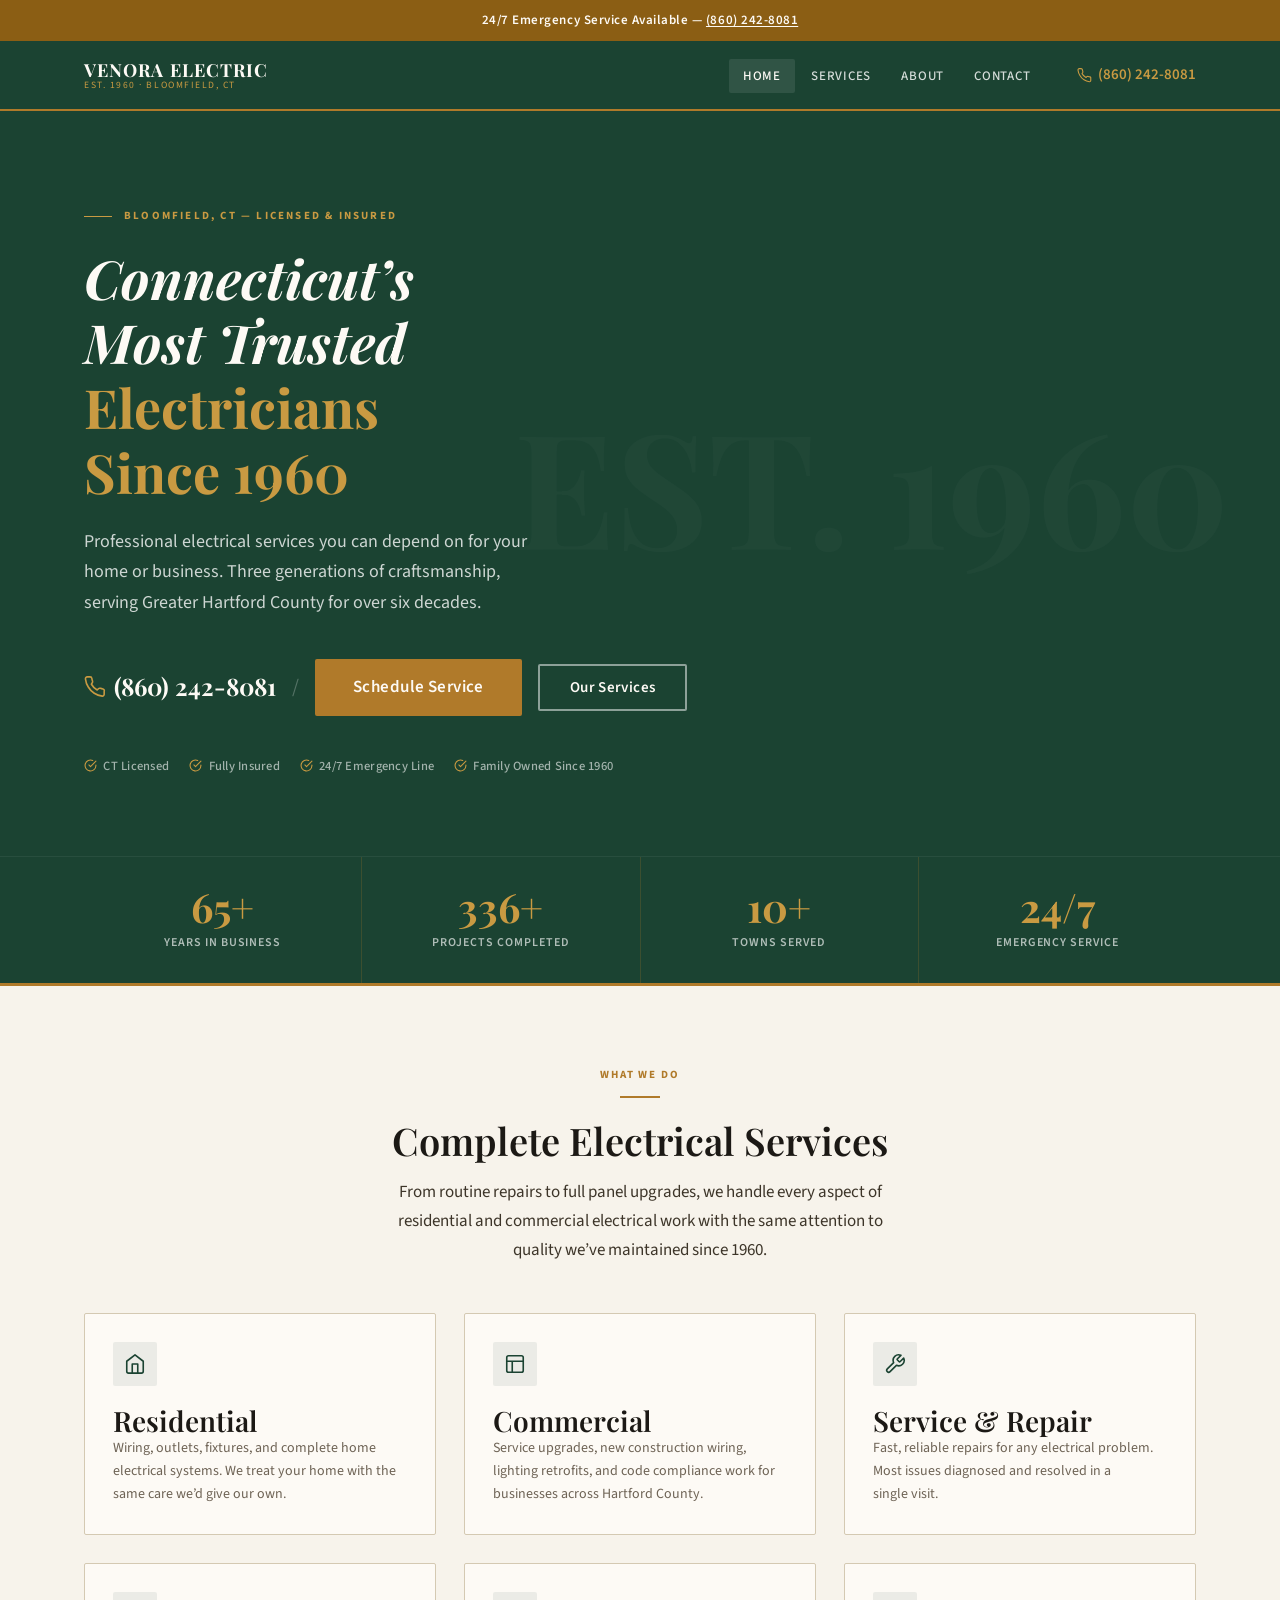
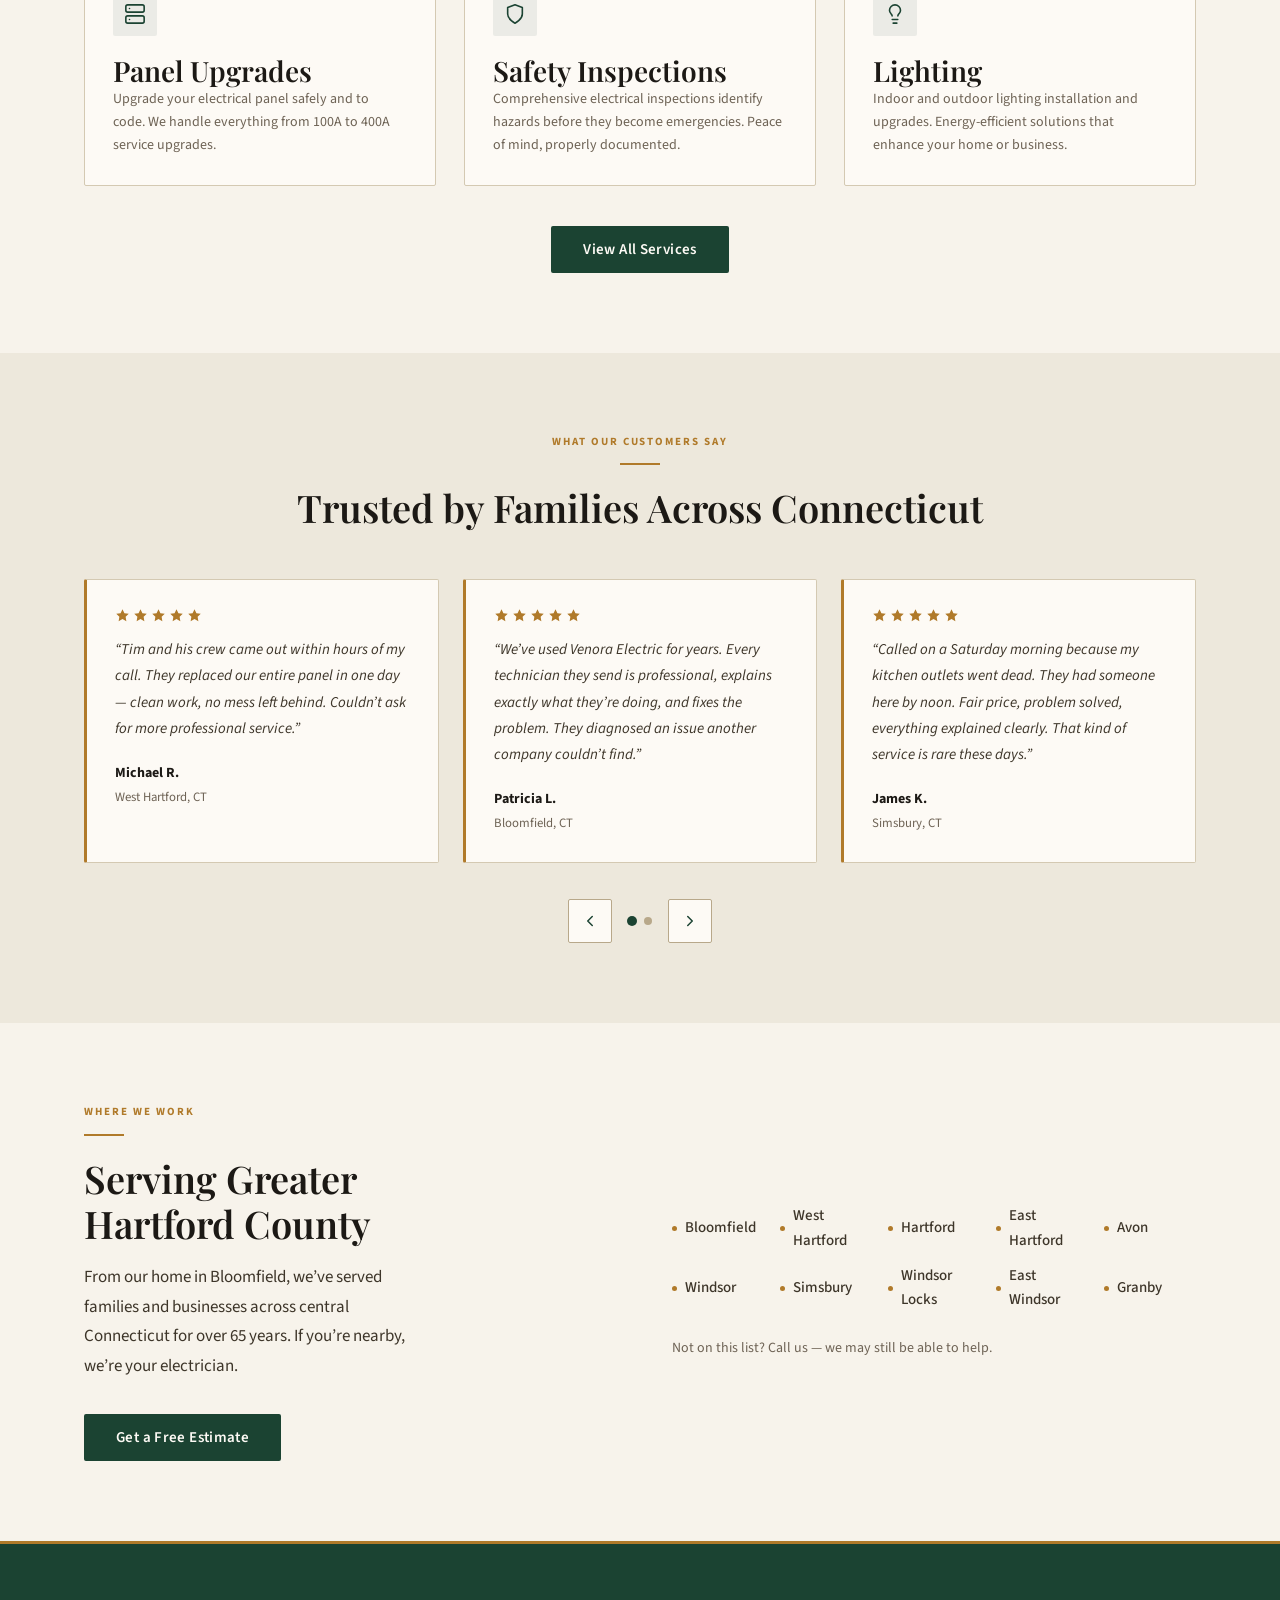
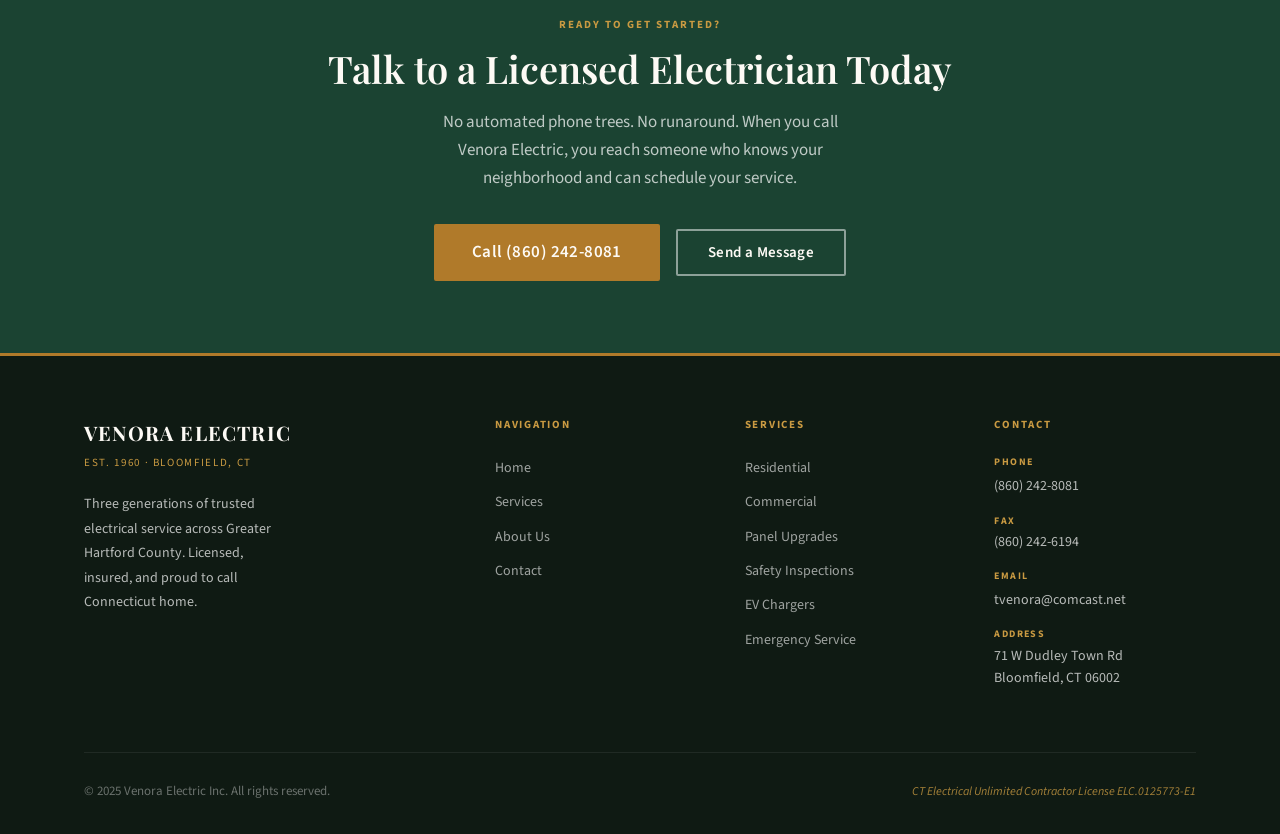
==== index.html @ 6e880dcb "Initial build: Venora Electric Inc 4-page static site 4-page static HTML/CSS/JS website for Venora E" ====
<!DOCTYPE html>
<html lang="en">
<head>
  <meta charset="UTF-8">
  <meta name="viewport" content="width=device-width, initial-scale=1.0">
  <meta name="description" content="Venora Electric Inc — Connecticut's trusted electricians since 1960. Residential and commercial electrical services in Bloomfield, West Hartford, Hartford, Simsbury, Windsor and throughout Greater Hartford County. Call (860) 242-8081.">
  <meta name="theme-color" content="#1B4332">
  <title>Venora Electric Inc — Connecticut's Trusted Electricians Since 1960</title>
  <link rel="preconnect" href="https://fonts.googleapis.com">
  <link rel="preconnect" href="https://fonts.gstatic.com" crossorigin>
  <link href="https://fonts.googleapis.com/css2?family=Playfair+Display:ital,wght@0,400;0,600;0,700;1,400;1,600&family=Source+Sans+3:wght@300;400;500;600;700&display=swap" rel="stylesheet">
  <link rel="stylesheet" href="css/style.css">
</head>
<body>
  <a href="#main-content" class="skip-link">Skip to main content</a>

  <div class="emergency-banner" role="note">
    24/7 Emergency Service Available &mdash; <a href="tel:8602428081">(860) 242-8081</a>
  </div>

  <header>
    <nav class="nav" aria-label="Main navigation">
      <div class="container">
        <div class="nav__inner">
          <a href="index.html" class="nav__logo" aria-label="Venora Electric Inc — go to homepage">
            <span class="nav__logo-name">Venora Electric</span>
            <span class="nav__logo-tagline">Est. 1960 &middot; Bloomfield, CT</span>
          </a>
          <ul class="nav__links" role="list">
            <li><a href="index.html">Home</a></li>
            <li><a href="services.html">Services</a></li>
            <li><a href="about.html">About</a></li>
            <li><a href="contact.html">Contact</a></li>
          </ul>
          <a href="tel:8602428081" class="nav__phone" aria-label="Call us at (860) 242-8081">
            <svg viewBox="0 0 24 24" fill="none" stroke="currentColor" stroke-width="1.75" stroke-linecap="round" stroke-linejoin="round" aria-hidden="true"><path d="M22 16.92v3a2 2 0 0 1-2.18 2 19.79 19.79 0 0 1-8.63-3.07A19.5 19.5 0 0 1 4.69 12a19.79 19.79 0 0 1-3.07-8.67A2 2 0 0 1 3.6 1h3a2 2 0 0 1 2 1.72 12.84 12.84 0 0 0 .7 2.81 2 2 0 0 1-.45 2.11L8.09 9a16 16 0 0 0 6.29 6.29l1.36-1.36a2 2 0 0 1 2.11-.45 12.84 12.84 0 0 0 2.81.7A2 2 0 0 1 22 16.92z"/></svg>
            (860) 242-8081
          </a>
          <button class="nav__hamburger" aria-expanded="false" aria-controls="mobile-menu" aria-label="Toggle navigation menu">
            <span aria-hidden="true"></span>
            <span aria-hidden="true"></span>
            <span aria-hidden="true"></span>
          </button>
        </div>
      </div>
      <div id="mobile-menu" class="nav__mobile" aria-hidden="true">
        <a href="index.html">Home</a>
        <a href="services.html">Services</a>
        <a href="about.html">About</a>
        <a href="contact.html">Contact</a>
        <a href="tel:8602428081" class="nav__mobile-phone">
          <span aria-hidden="true">&phone;</span> (860) 242-8081
        </a>
      </div>
    </nav>
  </header>

  <main id="main-content">

    <!-- ====== HERO ====== -->
    <section class="hero" aria-labelledby="hero-heading">
      <span class="hero__watermark" aria-hidden="true">EST. 1960</span>
      <div class="container">
        <div class="hero__inner">
          <p class="hero__eyebrow">
            <span class="hero__eyebrow-line" aria-hidden="true"></span>
            Bloomfield, CT &mdash; Licensed &amp; Insured
          </p>
          <h1 id="hero-heading">
            Connecticut&rsquo;s Most Trusted
            <em>Electricians Since 1960</em>
          </h1>
          <p class="hero__desc">
            Professional electrical services you can depend on for your home or business.
            Three generations of craftsmanship, serving Greater Hartford County for over six decades.
          </p>
          <div class="hero__cta-row">
            <a href="tel:8602428081" class="hero__phone-link" aria-label="Call Venora Electric at (860) 242-8081">
              <svg viewBox="0 0 24 24" fill="none" stroke="currentColor" stroke-width="1.75" stroke-linecap="round" stroke-linejoin="round" aria-hidden="true"><path d="M22 16.92v3a2 2 0 0 1-2.18 2 19.79 19.79 0 0 1-8.63-3.07A19.5 19.5 0 0 1 4.69 12a19.79 19.79 0 0 1-3.07-8.67A2 2 0 0 1 3.6 1h3a2 2 0 0 1 2 1.72 12.84 12.84 0 0 0 .7 2.81 2 2 0 0 1-.45 2.11L8.09 9a16 16 0 0 0 6.29 6.29l1.36-1.36a2 2 0 0 1 2.11-.45 12.84 12.84 0 0 0 2.81.7A2 2 0 0 1 22 16.92z"/></svg>
              (860) 242-8081
            </a>
            <span class="hero__divider" aria-hidden="true">/</span>
            <a href="contact.html" class="btn btn--brass btn--lg">Schedule Service</a>
            <a href="services.html" class="btn btn--outline-light">Our Services</a>
          </div>
          <ul class="hero__badges" aria-label="Company credentials">
            <li class="hero__badge">
              <svg viewBox="0 0 24 24" fill="none" stroke="currentColor" stroke-width="2" stroke-linecap="round" stroke-linejoin="round" aria-hidden="true"><path d="M22 11.08V12a10 10 0 1 1-5.93-9.14"/><polyline points="22 4 12 14.01 9 11.01"/></svg>
              CT Licensed
            </li>
            <li class="hero__badge">
              <svg viewBox="0 0 24 24" fill="none" stroke="currentColor" stroke-width="2" stroke-linecap="round" stroke-linejoin="round" aria-hidden="true"><path d="M22 11.08V12a10 10 0 1 1-5.93-9.14"/><polyline points="22 4 12 14.01 9 11.01"/></svg>
              Fully Insured
            </li>
            <li class="hero__badge">
              <svg viewBox="0 0 24 24" fill="none" stroke="currentColor" stroke-width="2" stroke-linecap="round" stroke-linejoin="round" aria-hidden="true"><path d="M22 11.08V12a10 10 0 1 1-5.93-9.14"/><polyline points="22 4 12 14.01 9 11.01"/></svg>
              24/7 Emergency Line
            </li>
            <li class="hero__badge">
              <svg viewBox="0 0 24 24" fill="none" stroke="currentColor" stroke-width="2" stroke-linecap="round" stroke-linejoin="round" aria-hidden="true"><path d="M22 11.08V12a10 10 0 1 1-5.93-9.14"/><polyline points="22 4 12 14.01 9 11.01"/></svg>
              Family Owned Since 1960
            </li>
          </ul>
        </div>
      </div>
    </section>

    <!-- ====== STAT STRIP ====== -->
    <section class="stat-strip" aria-label="Company at a glance">
      <div class="container">
        <div class="stat-strip__inner">
          <div class="stat-item">
            <div class="stat-item__number">65+</div>
            <div class="stat-item__label">Years in Business</div>
          </div>
          <div class="stat-item">
            <div class="stat-item__number">336+</div>
            <div class="stat-item__label">Projects Completed</div>
          </div>
          <div class="stat-item">
            <div class="stat-item__number">10+</div>
            <div class="stat-item__label">Towns Served</div>
          </div>
          <div class="stat-item">
            <div class="stat-item__number">24/7</div>
            <div class="stat-item__label">Emergency Service</div>
          </div>
        </div>
      </div>
    </section>

    <!-- ====== SERVICES HIGHLIGHT ====== -->
    <section class="section section--cream" aria-labelledby="services-heading">
      <div class="container">
        <header class="section-header section-header--center">
          <span class="section-label">What We Do</span>
          <span class="brass-rule brass-rule--center" aria-hidden="true"></span>
          <h2 id="services-heading">Complete Electrical Services</h2>
          <p>From routine repairs to full panel upgrades, we handle every aspect of residential and commercial electrical work with the same attention to quality we&rsquo;ve maintained since 1960.</p>
        </header>

        <div class="grid-3">
          <article class="service-grid-card">
            <div class="service-grid-card__icon" aria-hidden="true">
              <svg viewBox="0 0 24 24" fill="none" stroke="currentColor" stroke-width="1.75" stroke-linecap="round" stroke-linejoin="round"><path d="M3 9l9-7 9 7v11a2 2 0 0 1-2 2H5a2 2 0 0 1-2-2z"/><polyline points="9 22 9 12 15 12 15 22"/></svg>
            </div>
            <h3>Residential</h3>
            <p>Wiring, outlets, fixtures, and complete home electrical systems. We treat your home with the same care we&rsquo;d give our own.</p>
          </article>
          <article class="service-grid-card">
            <div class="service-grid-card__icon" aria-hidden="true">
              <svg viewBox="0 0 24 24" fill="none" stroke="currentColor" stroke-width="1.75" stroke-linecap="round" stroke-linejoin="round"><rect x="3" y="3" width="18" height="18" rx="2"/><path d="M3 9h18M9 21V9"/></svg>
            </div>
            <h3>Commercial</h3>
            <p>Service upgrades, new construction wiring, lighting retrofits, and code compliance work for businesses across Hartford County.</p>
          </article>
          <article class="service-grid-card">
            <div class="service-grid-card__icon" aria-hidden="true">
              <svg viewBox="0 0 24 24" fill="none" stroke="currentColor" stroke-width="1.75" stroke-linecap="round" stroke-linejoin="round"><path d="M14.7 6.3a1 1 0 0 0 0 1.4l1.6 1.6a1 1 0 0 0 1.4 0l3.77-3.77a6 6 0 0 1-7.94 7.94l-6.91 6.91a2.12 2.12 0 0 1-3-3l6.91-6.91a6 6 0 0 1 7.94-7.94l-3.76 3.76z"/></svg>
            </div>
            <h3>Service &amp; Repair</h3>
            <p>Fast, reliable repairs for any electrical problem. Most issues diagnosed and resolved in a single visit.</p>
          </article>
          <article class="service-grid-card">
            <div class="service-grid-card__icon" aria-hidden="true">
              <svg viewBox="0 0 24 24" fill="none" stroke="currentColor" stroke-width="1.75" stroke-linecap="round" stroke-linejoin="round"><rect x="2" y="2" width="20" height="8" rx="2" ry="2"/><rect x="2" y="14" width="20" height="8" rx="2" ry="2"/><line x1="6" y1="6" x2="6.01" y2="6"/><line x1="6" y1="18" x2="6.01" y2="18"/></svg>
            </div>
            <h3>Panel Upgrades</h3>
            <p>Upgrade your electrical panel safely and to code. We handle everything from 100A to 400A service upgrades.</p>
          </article>
          <article class="service-grid-card">
            <div class="service-grid-card__icon" aria-hidden="true">
              <svg viewBox="0 0 24 24" fill="none" stroke="currentColor" stroke-width="1.75" stroke-linecap="round" stroke-linejoin="round"><path d="M12 22s8-4 8-10V5l-8-3-8 3v7c0 6 8 10 8 10z"/></svg>
            </div>
            <h3>Safety Inspections</h3>
            <p>Comprehensive electrical inspections identify hazards before they become emergencies. Peace of mind, properly documented.</p>
          </article>
          <article class="service-grid-card">
            <div class="service-grid-card__icon" aria-hidden="true">
              <svg viewBox="0 0 24 24" fill="none" stroke="currentColor" stroke-width="1.75" stroke-linecap="round" stroke-linejoin="round"><line x1="9" y1="18" x2="15" y2="18"/><line x1="10" y1="22" x2="14" y2="22"/><path d="M15.09 14c.18-.98.65-1.74 1.41-2.5A4.65 4.65 0 0 0 18 8 6 6 0 0 0 6 8c0 1 .23 2.23 1.5 3.5A4.61 4.61 0 0 1 8.91 14"/></svg>
            </div>
            <h3>Lighting</h3>
            <p>Indoor and outdoor lighting installation and upgrades. Energy-efficient solutions that enhance your home or business.</p>
          </article>
        </div>

        <div style="text-align:center; margin-top:2.5rem;">
          <a href="services.html" class="btn btn--primary">View All Services</a>
        </div>
      </div>
    </section>

    <!-- ====== TESTIMONIALS ====== -->
    <section class="section section--cream-dark" aria-labelledby="testimonials-heading">
      <div class="container">
        <header class="section-header section-header--center">
          <span class="section-label">What Our Customers Say</span>
          <span class="brass-rule brass-rule--center" aria-hidden="true"></span>
          <h2 id="testimonials-heading">Trusted by Families Across Connecticut</h2>
        </header>

        <div class="carousel" role="region" aria-label="Customer testimonials" aria-roledescription="carousel">
          <div class="carousel__track" aria-live="polite">

            <article class="testimonial">
              <div class="testimonial__stars" aria-label="5 out of 5 stars">
                <svg viewBox="0 0 24 24" aria-hidden="true"><polygon points="12 2 15.09 8.26 22 9.27 17 14.14 18.18 21.02 12 17.77 5.82 21.02 7 14.14 2 9.27 8.91 8.26 12 2"/></svg>
                <svg viewBox="0 0 24 24" aria-hidden="true"><polygon points="12 2 15.09 8.26 22 9.27 17 14.14 18.18 21.02 12 17.77 5.82 21.02 7 14.14 2 9.27 8.91 8.26 12 2"/></svg>
                <svg viewBox="0 0 24 24" aria-hidden="true"><polygon points="12 2 15.09 8.26 22 9.27 17 14.14 18.18 21.02 12 17.77 5.82 21.02 7 14.14 2 9.27 8.91 8.26 12 2"/></svg>
                <svg viewBox="0 0 24 24" aria-hidden="true"><polygon points="12 2 15.09 8.26 22 9.27 17 14.14 18.18 21.02 12 17.77 5.82 21.02 7 14.14 2 9.27 8.91 8.26 12 2"/></svg>
                <svg viewBox="0 0 24 24" aria-hidden="true"><polygon points="12 2 15.09 8.26 22 9.27 17 14.14 18.18 21.02 12 17.77 5.82 21.02 7 14.14 2 9.27 8.91 8.26 12 2"/></svg>
              </div>
              <p class="testimonial__text">Tim and his crew came out within hours of my call. They replaced our entire panel in one day — clean work, no mess left behind. Couldn&rsquo;t ask for more professional service.</p>
              <p class="testimonial__author">Michael R.</p>
              <p class="testimonial__meta">West Hartford, CT</p>
            </article>

            <article class="testimonial">
              <div class="testimonial__stars" aria-label="5 out of 5 stars">
                <svg viewBox="0 0 24 24" aria-hidden="true"><polygon points="12 2 15.09 8.26 22 9.27 17 14.14 18.18 21.02 12 17.77 5.82 21.02 7 14.14 2 9.27 8.91 8.26 12 2"/></svg>
                <svg viewBox="0 0 24 24" aria-hidden="true"><polygon points="12 2 15.09 8.26 22 9.27 17 14.14 18.18 21.02 12 17.77 5.82 21.02 7 14.14 2 9.27 8.91 8.26 12 2"/></svg>
                <svg viewBox="0 0 24 24" aria-hidden="true"><polygon points="12 2 15.09 8.26 22 9.27 17 14.14 18.18 21.02 12 17.77 5.82 21.02 7 14.14 2 9.27 8.91 8.26 12 2"/></svg>
                <svg viewBox="0 0 24 24" aria-hidden="true"><polygon points="12 2 15.09 8.26 22 9.27 17 14.14 18.18 21.02 12 17.77 5.82 21.02 7 14.14 2 9.27 8.91 8.26 12 2"/></svg>
                <svg viewBox="0 0 24 24" aria-hidden="true"><polygon points="12 2 15.09 8.26 22 9.27 17 14.14 18.18 21.02 12 17.77 5.82 21.02 7 14.14 2 9.27 8.91 8.26 12 2"/></svg>
              </div>
              <p class="testimonial__text">We&rsquo;ve used Venora Electric for years. Every technician they send is professional, explains exactly what they&rsquo;re doing, and fixes the problem. They diagnosed an issue another company couldn&rsquo;t find.</p>
              <p class="testimonial__author">Patricia L.</p>
              <p class="testimonial__meta">Bloomfield, CT</p>
            </article>

            <article class="testimonial">
              <div class="testimonial__stars" aria-label="5 out of 5 stars">
                <svg viewBox="0 0 24 24" aria-hidden="true"><polygon points="12 2 15.09 8.26 22 9.27 17 14.14 18.18 21.02 12 17.77 5.82 21.02 7 14.14 2 9.27 8.91 8.26 12 2"/></svg>
                <svg viewBox="0 0 24 24" aria-hidden="true"><polygon points="12 2 15.09 8.26 22 9.27 17 14.14 18.18 21.02 12 17.77 5.82 21.02 7 14.14 2 9.27 8.91 8.26 12 2"/></svg>
                <svg viewBox="0 0 24 24" aria-hidden="true"><polygon points="12 2 15.09 8.26 22 9.27 17 14.14 18.18 21.02 12 17.77 5.82 21.02 7 14.14 2 9.27 8.91 8.26 12 2"/></svg>
                <svg viewBox="0 0 24 24" aria-hidden="true"><polygon points="12 2 15.09 8.26 22 9.27 17 14.14 18.18 21.02 12 17.77 5.82 21.02 7 14.14 2 9.27 8.91 8.26 12 2"/></svg>
                <svg viewBox="0 0 24 24" aria-hidden="true"><polygon points="12 2 15.09 8.26 22 9.27 17 14.14 18.18 21.02 12 17.77 5.82 21.02 7 14.14 2 9.27 8.91 8.26 12 2"/></svg>
              </div>
              <p class="testimonial__text">Called on a Saturday morning because my kitchen outlets went dead. They had someone here by noon. Fair price, problem solved, everything explained clearly. That kind of service is rare these days.</p>
              <p class="testimonial__author">James K.</p>
              <p class="testimonial__meta">Simsbury, CT</p>
            </article>

            <article class="testimonial">
              <div class="testimonial__stars" aria-label="5 out of 5 stars">
                <svg viewBox="0 0 24 24" aria-hidden="true"><polygon points="12 2 15.09 8.26 22 9.27 17 14.14 18.18 21.02 12 17.77 5.82 21.02 7 14.14 2 9.27 8.91 8.26 12 2"/></svg>
                <svg viewBox="0 0 24 24" aria-hidden="true"><polygon points="12 2 15.09 8.26 22 9.27 17 14.14 18.18 21.02 12 17.77 5.82 21.02 7 14.14 2 9.27 8.91 8.26 12 2"/></svg>
                <svg viewBox="0 0 24 24" aria-hidden="true"><polygon points="12 2 15.09 8.26 22 9.27 17 14.14 18.18 21.02 12 17.77 5.82 21.02 7 14.14 2 9.27 8.91 8.26 12 2"/></svg>
                <svg viewBox="0 0 24 24" aria-hidden="true"><polygon points="12 2 15.09 8.26 22 9.27 17 14.14 18.18 21.02 12 17.77 5.82 21.02 7 14.14 2 9.27 8.91 8.26 12 2"/></svg>
                <svg viewBox="0 0 24 24" aria-hidden="true"><polygon points="12 2 15.09 8.26 22 9.27 17 14.14 18.18 21.02 12 17.77 5.82 21.02 7 14.14 2 9.27 8.91 8.26 12 2"/></svg>
              </div>
              <p class="testimonial__text">Our family has used Venora Electric for thirty years. They upgraded our panel and rewired the kitchen during our renovation. Honest, fair, and they stand behind their work without question.</p>
              <p class="testimonial__author">Susan &amp; David M.</p>
              <p class="testimonial__meta">Windsor, CT</p>
            </article>

          </div>
          <div class="carousel__controls">
            <button class="carousel__btn carousel__btn--prev" aria-label="Previous testimonials">
              <svg viewBox="0 0 24 24" fill="none" stroke="currentColor" stroke-width="2" stroke-linecap="round" stroke-linejoin="round" aria-hidden="true"><polyline points="15 18 9 12 15 6"/></svg>
            </button>
            <div class="carousel__dots" role="tablist" aria-label="Testimonial groups"></div>
            <button class="carousel__btn carousel__btn--next" aria-label="Next testimonials">
              <svg viewBox="0 0 24 24" fill="none" stroke="currentColor" stroke-width="2" stroke-linecap="round" stroke-linejoin="round" aria-hidden="true"><polyline points="9 18 15 12 9 6"/></svg>
            </button>
          </div>
        </div>
      </div>
    </section>

    <!-- ====== SERVICE AREA ====== -->
    <section class="section section--cream" aria-labelledby="service-area-heading">
      <div class="container">
        <div style="display:grid; grid-template-columns: 1fr 1fr; gap:4rem; align-items:center;">
          <div>
            <span class="section-label">Where We Work</span>
            <span class="brass-rule" aria-hidden="true"></span>
            <h2 id="service-area-heading">Serving Greater Hartford County</h2>
            <p style="margin-top:1rem; font-size:1.0625rem; color:var(--text-mid); line-height:1.75; max-width:44ch;">
              From our home in Bloomfield, we&rsquo;ve served families and businesses across central Connecticut for over 65 years. If you&rsquo;re nearby, we&rsquo;re your electrician.
            </p>
            <div style="margin-top:2rem;">
              <a href="contact.html" class="btn btn--primary">Get a Free Estimate</a>
            </div>
          </div>
          <div>
            <ul class="towns-grid" aria-label="Service area towns">
              <li class="town-item">Bloomfield</li>
              <li class="town-item">West Hartford</li>
              <li class="town-item">Hartford</li>
              <li class="town-item">East Hartford</li>
              <li class="town-item">Avon</li>
              <li class="town-item">Windsor</li>
              <li class="town-item">Simsbury</li>
              <li class="town-item">Windsor Locks</li>
              <li class="town-item">East Windsor</li>
              <li class="town-item">Granby</li>
            </ul>
            <p style="margin-top:1.5rem; font-size:0.875rem; color:var(--text-muted);">Not on this list? Call us &mdash; we may still be able to help.</p>
          </div>
        </div>
      </div>
    </section>

    <!-- ====== CTA ====== -->
    <section class="cta-section" aria-labelledby="cta-heading">
      <div class="container">
        <div class="cta-section__inner">
          <span class="section-label" style="color:var(--brass-light);">Ready to Get Started?</span>
          <h2 id="cta-heading" style="color:var(--white);">Talk to a Licensed Electrician Today</h2>
          <p>No automated phone trees. No runaround. When you call Venora Electric, you reach someone who knows your neighborhood and can schedule your service.</p>
          <div class="cta-section__btns">
            <a href="tel:8602428081" class="btn btn--brass btn--lg">Call (860) 242-8081</a>
            <a href="contact.html" class="btn btn--outline-light">Send a Message</a>
          </div>
        </div>
      </div>
    </section>

  </main>

  <footer class="footer" aria-label="Site footer">
    <div class="container">
      <div class="footer__grid">
        <div>
          <div class="footer__brand-name">Venora Electric</div>
          <div class="footer__brand-est">Est. 1960 &middot; Bloomfield, CT</div>
          <p class="footer__brand-desc">
            Three generations of trusted electrical service across Greater Hartford County. Licensed, insured, and proud to call Connecticut home.
          </p>
        </div>
        <div>
          <div class="footer__heading">Navigation</div>
          <ul class="footer__links" role="list">
            <li><a href="index.html">Home</a></li>
            <li><a href="services.html">Services</a></li>
            <li><a href="about.html">About Us</a></li>
            <li><a href="contact.html">Contact</a></li>
          </ul>
        </div>
        <div>
          <div class="footer__heading">Services</div>
          <ul class="footer__links" role="list">
            <li><a href="services.html">Residential</a></li>
            <li><a href="services.html">Commercial</a></li>
            <li><a href="services.html">Panel Upgrades</a></li>
            <li><a href="services.html">Safety Inspections</a></li>
            <li><a href="services.html">EV Chargers</a></li>
            <li><a href="services.html">Emergency Service</a></li>
          </ul>
        </div>
        <div>
          <div class="footer__heading">Contact</div>
          <div class="footer__contact-row">
            <div class="footer__contact-label">Phone</div>
            <a href="tel:8602428081">(860) 242-8081</a>
          </div>
          <div class="footer__contact-row">
            <div class="footer__contact-label">Fax</div>
            <p>(860) 242-6194</p>
          </div>
          <div class="footer__contact-row">
            <div class="footer__contact-label">Email</div>
            <a href="mailto:tvenora@comcast.net">tvenora@comcast.net</a>
          </div>
          <div class="footer__contact-row">
            <div class="footer__contact-label">Address</div>
            <p>71 W Dudley Town Rd<br>Bloomfield, CT 06002</p>
          </div>
        </div>
      </div>
      <div class="footer__bottom">
        <span>&copy; 2025 Venora Electric Inc. All rights reserved.</span>
        <span class="footer__license-badge">CT Electrical Unlimited Contractor License ELC.0125773-E1</span>
      </div>
    </div>
  </footer>

  <script src="js/main.js"></script>
</body>
</html>
---- css/style.css ----
/* ============================================================
   VENORA ELECTRIC INC — Shared Stylesheet
   Old-money New England tradesman aesthetic
   ============================================================ */

@import url('https://fonts.googleapis.com/css2?family=Playfair+Display:ital,wght@0,400;0,600;0,700;1,400;1,600&family=Source+Sans+3:wght@300;400;500;600;700&display=swap');

/* --- Design Tokens --- */
:root {
  --green-deep:    #1B4332;
  --green-mid:     #2D6A4F;
  --green-light:   #40916C;
  --cream:         #F7F3EB;
  --cream-dark:    #EDE8DC;
  --cream-darker:  #E0D9CC;
  --brass:         #B07A2A;
  --brass-light:   #C99A42;
  --brass-dark:    #8B5E14;
  --text-dark:     #1C1915;
  --text-mid:      #3D3529;
  --text-muted:    #6E6355;
  --white:         #FDFAF5;
  --border:        #D4C9B2;
  --border-dark:   #B8A88A;
  --shadow-sm:     0 1px 3px rgba(27, 20, 10, 0.08);
  --shadow-md:     0 4px 12px rgba(27, 20, 10, 0.10);
  --shadow-lg:     0 8px 24px rgba(27, 20, 10, 0.14);
  --font-display:  'Playfair Display', Georgia, serif;
  --font-body:     'Source Sans 3', 'Helvetica Neue', Arial, sans-serif;
  --z-base:        1;
  --z-above:       10;
  --z-nav:         20;
  --z-overlay:     30;
  --z-modal:       50;
  --ease-out:      200ms ease-out;
  --ease-slow:     300ms ease-out;
}

/* --- Reset --- */
*, *::before, *::after { box-sizing: border-box; margin: 0; padding: 0; }
html { scroll-behavior: smooth; font-size: 16px; }
body {
  font-family: var(--font-body);
  font-size: 1rem;
  line-height: 1.65;
  color: var(--text-dark);
  background-color: var(--cream);
  -webkit-font-smoothing: antialiased;
}
img { max-width: 100%; height: auto; display: block; }
a { color: inherit; text-decoration: none; }
ul, ol { list-style: none; }
button { cursor: pointer; font-family: var(--font-body); border: none; background: none; }

/* --- Typography --- */
h1, h2, h3, h4, h5, h6 {
  font-family: var(--font-display);
  line-height: 1.2;
  color: var(--text-dark);
  text-wrap: balance;
}
h1 { font-size: clamp(2rem, 5vw, 3.375rem); font-weight: 700; }
h2 { font-size: clamp(1.6rem, 3.5vw, 2.375rem); font-weight: 600; }
h3 { font-size: clamp(1.25rem, 2.5vw, 1.75rem); font-weight: 600; }
h4 { font-size: 1.125rem; font-weight: 600; }
h5 { font-size: 0.9375rem; font-weight: 600; }
p  { text-wrap: pretty; }

/* --- Skip Link --- */
.skip-link {
  position: absolute; top: -100%; left: 1rem; z-index: 999;
  padding: 0.75rem 1.5rem; background: var(--green-deep); color: var(--white);
  font-weight: 600; border-radius: 2px; text-decoration: none;
  transition: top 0.15s;
}
.skip-link:focus { top: 0.75rem; }

/* --- Layout --- */
.container {
  width: 100%; max-width: 1160px;
  margin-left: auto; margin-right: auto;
  padding-left: 1.5rem; padding-right: 1.5rem;
}
.section { padding-top: 5rem; padding-bottom: 5rem; }
.section--cream       { background-color: var(--cream); }
.section--cream-dark  { background-color: var(--cream-dark); }
.section--green       { background-color: var(--green-deep); color: var(--white); }

/* --- Section Header --- */
.section-header { margin-bottom: 3rem; }
.section-header--center { text-align: center; }
.section-header--center p { margin-left: auto; margin-right: auto; }
.section-header h2 { margin-bottom: 0.875rem; }
.section-header p { font-size: 1.0625rem; color: var(--text-mid); line-height: 1.7; max-width: 62ch; }
.section-label {
  font-family: var(--font-body); font-size: 0.6875rem; font-weight: 700;
  letter-spacing: 0.18em; text-transform: uppercase; color: var(--brass);
  margin-bottom: 0.75rem; display: block;
}
.brass-rule {
  display: block; width: 2.5rem; height: 2px;
  background-color: var(--brass); margin-bottom: 1.25rem;
}
.brass-rule--center { margin-left: auto; margin-right: auto; }

/* --- Grid Helpers --- */
.grid-2 { display: grid; grid-template-columns: repeat(2, 1fr); gap: 2rem; }
.grid-3 { display: grid; grid-template-columns: repeat(3, 1fr); gap: 1.75rem; }
.grid-4 { display: grid; grid-template-columns: repeat(4, 1fr); gap: 1.5rem; }

/* --- Buttons --- */
.btn {
  display: inline-flex; align-items: center; gap: 0.5rem;
  padding: 0.875rem 1.875rem;
  font-family: var(--font-body); font-size: 0.9375rem; font-weight: 600;
  letter-spacing: 0.025em; border-radius: 2px;
  transition: background-color var(--ease-out), color var(--ease-out),
              border-color var(--ease-out), box-shadow var(--ease-out);
  cursor: pointer; text-decoration: none; border: 2px solid transparent;
  line-height: 1; white-space: nowrap;
}
.btn:focus-visible { outline: 3px solid var(--brass); outline-offset: 3px; }
.btn--primary {
  background-color: var(--green-deep); color: var(--white); border-color: var(--green-deep);
}
.btn--primary:hover {
  background-color: var(--green-mid); border-color: var(--green-mid);
  box-shadow: var(--shadow-md);
}
.btn--brass {
  background-color: var(--brass); color: var(--white); border-color: var(--brass);
}
.btn--brass:hover {
  background-color: var(--brass-dark); border-color: var(--brass-dark);
  box-shadow: var(--shadow-md);
}
.btn--outline {
  background-color: transparent; color: var(--green-deep); border-color: var(--green-deep);
}
.btn--outline:hover { background-color: var(--green-deep); color: var(--white); }
.btn--outline-light {
  background-color: transparent; color: var(--white); border-color: rgba(255,255,255,0.5);
}
.btn--outline-light:hover { background-color: rgba(255,255,255,0.08); border-color: var(--white); }
.btn--sm { padding: 0.625rem 1.25rem; font-size: 0.875rem; }
.btn--lg { padding: 1.125rem 2.25rem; font-size: 1.0625rem; }
.btn svg { width: 18px; height: 18px; flex-shrink: 0; }

/* --- Emergency Banner --- */
.emergency-banner {
  background-color: var(--brass-dark); color: var(--white);
  text-align: center; font-size: 0.8125rem; font-weight: 600;
  letter-spacing: 0.04em; padding: 0.625rem 1.5rem;
}
.emergency-banner a { color: var(--white); text-decoration: underline; text-underline-offset: 2px; }

/* --- Navigation --- */
.nav {
  position: sticky; top: 0; z-index: var(--z-nav);
  background-color: var(--green-deep);
  border-bottom: 2px solid var(--brass);
}
.nav__inner {
  display: flex; align-items: center; justify-content: space-between;
  height: 68px; gap: 1.5rem;
}
.nav__logo {
  display: flex; flex-direction: column; line-height: 1.15;
  text-decoration: none; color: var(--white); flex-shrink: 0;
}
.nav__logo-name {
  font-family: var(--font-display); font-size: 1.125rem; font-weight: 700;
  letter-spacing: 0.06em; text-transform: uppercase;
}
.nav__logo-tagline {
  font-size: 0.6rem; font-weight: 400; letter-spacing: 0.16em;
  text-transform: uppercase; color: var(--brass-light);
}
.nav__links { display: flex; align-items: center; gap: 0.125rem; margin-left: auto; }
.nav__links a {
  color: rgba(255,255,255,0.82); font-size: 0.8125rem; font-weight: 500;
  letter-spacing: 0.06em; text-transform: uppercase;
  padding: 0.5rem 0.875rem; border-radius: 2px;
  transition: color var(--ease-out), background-color var(--ease-out);
}
.nav__links a:hover, .nav__links a.active {
  color: var(--white); background-color: rgba(255,255,255,0.09);
}
.nav__links a:focus-visible { outline: 2px solid var(--brass); outline-offset: 2px; }
.nav__phone {
  display: flex; align-items: center; gap: 0.4rem;
  color: var(--brass-light); font-size: 0.9375rem; font-weight: 600;
  text-decoration: none; white-space: nowrap; flex-shrink: 0;
  transition: color var(--ease-out); margin-left: 0.5rem;
}
.nav__phone:hover { color: var(--white); }
.nav__phone svg { width: 15px; height: 15px; }
.nav__hamburger {
  display: none; flex-direction: column; gap: 5px; padding: 8px;
  background: none; border: none; cursor: pointer; border-radius: 2px;
  transition: background-color var(--ease-out); flex-shrink: 0;
}
.nav__hamburger:hover { background-color: rgba(255,255,255,0.08); }
.nav__hamburger:focus-visible { outline: 2px solid var(--brass); }
.nav__hamburger span {
  display: block; width: 22px; height: 2px; background-color: var(--white);
  border-radius: 1px; transition: transform var(--ease-out), opacity var(--ease-out);
}
.nav__hamburger[aria-expanded="true"] span:nth-child(1) { transform: translateY(7px) rotate(45deg); }
.nav__hamburger[aria-expanded="true"] span:nth-child(2) { opacity: 0; }
.nav__hamburger[aria-expanded="true"] span:nth-child(3) { transform: translateY(-7px) rotate(-45deg); }
.nav__mobile {
  display: none; flex-direction: column; background-color: var(--green-deep);
  border-top: 1px solid rgba(255,255,255,0.1); padding: 1rem 1.5rem 1.5rem;
}
.nav__mobile.is-open { display: flex; }
.nav__mobile a {
  color: rgba(255,255,255,0.82); font-size: 0.9375rem; font-weight: 500;
  letter-spacing: 0.05em; text-transform: uppercase;
  padding: 0.875rem 0; border-bottom: 1px solid rgba(255,255,255,0.07);
  text-decoration: none; transition: color var(--ease-out);
}
.nav__mobile a:hover { color: var(--white); }
.nav__mobile-phone {
  margin-top: 1rem; padding-top: 1rem;
  border-top: 1px solid rgba(176,122,42,0.4) !important;
  color: var(--brass-light) !important; font-weight: 600; border-bottom: none !important;
}

/* --- Footer --- */
.footer {
  background-color: #0F1A13; color: rgba(255,255,255,0.7);
  padding-top: 3.75rem; padding-bottom: 2rem;
  border-top: 3px solid var(--brass);
}
.footer__grid {
  display: grid; grid-template-columns: 1.8fr 1fr 1fr 1fr;
  gap: 3rem; margin-bottom: 3rem;
}
.footer__brand-name {
  font-family: var(--font-display); font-size: 1.25rem; font-weight: 700;
  color: var(--white); letter-spacing: 0.06em; text-transform: uppercase; margin-bottom: 0.35rem;
}
.footer__brand-est {
  font-size: 0.6875rem; font-weight: 400; letter-spacing: 0.15em;
  text-transform: uppercase; color: var(--brass-light); margin-bottom: 1.25rem;
}
.footer__brand-desc { font-size: 0.875rem; line-height: 1.75; max-width: 28ch; }
.footer__heading {
  font-family: var(--font-body); font-size: 0.6875rem; font-weight: 700;
  letter-spacing: 0.16em; text-transform: uppercase; color: var(--brass-light);
  margin-bottom: 1.25rem;
}
.footer__links { display: flex; flex-direction: column; gap: 0.5rem; }
.footer__links a {
  font-size: 0.875rem; color: rgba(255,255,255,0.6);
  text-decoration: none; transition: color var(--ease-out);
}
.footer__links a:hover { color: var(--white); }
.footer__contact-row { margin-bottom: 0.875rem; }
.footer__contact-label {
  font-size: 0.625rem; font-weight: 700; letter-spacing: 0.14em;
  text-transform: uppercase; color: var(--brass-light); margin-bottom: 0.125rem;
}
.footer__contact-row a {
  font-size: 0.875rem; color: rgba(255,255,255,0.7);
  text-decoration: none; transition: color var(--ease-out);
}
.footer__contact-row a:hover { color: var(--white); }
.footer__contact-row p { font-size: 0.875rem; line-height: 1.6; }
.footer__bottom {
  display: flex; align-items: center; justify-content: space-between;
  padding-top: 1.75rem; border-top: 1px solid rgba(255,255,255,0.07);
  font-size: 0.8125rem; color: rgba(255,255,255,0.38); gap: 1rem; flex-wrap: wrap;
}
.footer__bottom a { color: rgba(255,255,255,0.38); text-decoration: none; transition: color var(--ease-out); }
.footer__bottom a:hover { color: rgba(255,255,255,0.65); }
.footer__license-badge {
  font-size: 0.75rem; color: var(--brass-light); opacity: 0.8;
  font-style: italic;
}

/* --- Page Hero (inner pages) --- */
.page-hero {
  background-color: var(--green-deep); color: var(--white);
  padding: 4.5rem 0 3.75rem; border-bottom: 3px solid var(--brass);
  position: relative; overflow: hidden;
}
.page-hero::before {
  content: ''; position: absolute; top: -60%; right: -5%;
  width: 420px; height: 420px;
  border: 1px solid rgba(176,122,42,0.09); border-radius: 50%;
  pointer-events: none;
}
.page-hero::after {
  content: ''; position: absolute; top: -30%; right: 2%;
  width: 240px; height: 240px;
  border: 1px solid rgba(176,122,42,0.11); border-radius: 50%;
  pointer-events: none;
}
.page-hero__inner { position: relative; z-index: var(--z-base); }
.page-hero h1 { color: var(--white); margin-bottom: 0.875rem; }
.page-hero p {
  color: rgba(255,255,255,0.75); font-size: 1.0625rem;
  line-height: 1.7; max-width: 52ch;
}

/* --- Homepage Hero --- */
.hero {
  background-color: var(--green-deep); color: var(--white);
  padding: 6rem 0 5rem; position: relative; overflow: hidden;
}
.hero__watermark {
  position: absolute; top: 50%; right: 4%;
  transform: translateY(-50%);
  font-family: var(--font-display);
  font-size: clamp(5rem, 14vw, 10rem); font-weight: 700;
  color: rgba(255,255,255,0.025); line-height: 1;
  pointer-events: none; user-select: none; white-space: nowrap;
}
.hero__inner { position: relative; z-index: var(--z-base); }
.hero__eyebrow {
  font-size: 0.6875rem; font-weight: 700; letter-spacing: 0.2em;
  text-transform: uppercase; color: var(--brass-light);
  margin-bottom: 1.25rem; display: flex; align-items: center; gap: 0.75rem;
}
.hero__eyebrow-line {
  display: inline-block; width: 1.75rem; height: 1px; background-color: var(--brass-light);
}
.hero h1 {
  color: var(--white); max-width: 14ch; margin-bottom: 1.375rem;
  font-style: italic;
}
.hero h1 em { font-style: normal; color: var(--brass-light); }
.hero__desc {
  font-size: 1.125rem; color: rgba(255,255,255,0.78);
  max-width: 50ch; margin-bottom: 2.5rem; line-height: 1.7;
}
.hero__cta-row {
  display: flex; align-items: center; flex-wrap: wrap; gap: 1rem; margin-bottom: 2.5rem;
}
.hero__phone-link {
  display: flex; align-items: center; gap: 0.5rem;
  font-family: var(--font-display); font-size: 1.5rem; font-weight: 700;
  color: var(--white); text-decoration: none;
  transition: color var(--ease-out);
}
.hero__phone-link:hover { color: var(--brass-light); }
.hero__phone-link svg { width: 22px; height: 22px; color: var(--brass-light); }
.hero__divider { color: rgba(255,255,255,0.25); font-size: 1.25rem; }
.hero__badges { display: flex; flex-wrap: wrap; gap: 1.25rem; }
.hero__badge {
  display: flex; align-items: center; gap: 0.4rem;
  font-size: 0.7875rem; color: rgba(255,255,255,0.6); font-weight: 500; letter-spacing: 0.02em;
}
.hero__badge svg { width: 13px; height: 13px; color: var(--brass-light); flex-shrink: 0; }

/* --- Stat Strip --- */
.stat-strip {
  background-color: var(--green-deep); border-top: 1px solid rgba(255,255,255,0.06);
  border-bottom: 3px solid var(--brass);
}
.stat-strip__inner {
  display: flex; align-items: stretch;
}
.stat-item {
  flex: 1; text-align: center; padding: 1.875rem 1.5rem;
  border-right: 1px solid rgba(176,122,42,0.22);
}
.stat-item:last-child { border-right: none; }
.stat-item__number {
  font-family: var(--font-display); font-size: 2.5rem; font-weight: 700;
  color: var(--brass-light); line-height: 1; margin-bottom: 0.375rem;
  font-variant-numeric: tabular-nums;
}
.stat-item__label {
  font-size: 0.75rem; font-weight: 600; letter-spacing: 0.08em;
  text-transform: uppercase; color: rgba(255,255,255,0.65);
}

/* --- Service Cards (homepage) --- */
.service-grid-card {
  background-color: var(--white); border: 1px solid var(--border);
  border-radius: 2px; padding: 1.75rem;
  transition: box-shadow var(--ease-slow), transform var(--ease-slow);
  cursor: default;
}
.service-grid-card:hover {
  box-shadow: var(--shadow-lg); transform: translateY(-3px);
}
.service-grid-card__icon {
  width: 44px; height: 44px; display: flex; align-items: center;
  justify-content: center; background-color: rgba(27,67,50,0.08);
  border-radius: 2px; margin-bottom: 1.125rem;
}
.service-grid-card__icon svg { width: 22px; height: 22px; color: var(--green-deep); }
.service-grid-card h4 { margin-bottom: 0.4rem; font-size: 1.0625rem; }
.service-grid-card p { font-size: 0.875rem; color: var(--text-muted); line-height: 1.65; }

/* --- Testimonials --- */
.testimonial {
  background-color: var(--white); border: 1px solid var(--border);
  border-left: 3px solid var(--brass); border-radius: 2px; padding: 1.75rem;
  min-width: 0;
}
.testimonial__stars { display: flex; gap: 3px; margin-bottom: 0.875rem; color: var(--brass); }
.testimonial__stars svg { width: 15px; height: 15px; fill: currentColor; }
.testimonial__text {
  font-size: 0.9375rem; line-height: 1.75; color: var(--text-mid);
  margin-bottom: 1.25rem; font-style: italic;
}
.testimonial__text::before { content: '\201C'; }
.testimonial__text::after  { content: '\201D'; }
.testimonial__author { font-size: 0.875rem; font-weight: 700; color: var(--text-dark); }
.testimonial__meta  { font-size: 0.8rem; color: var(--text-muted); margin-top: 0.125rem; }

/* --- Carousel --- */
.carousel { position: relative; overflow: hidden; }
.carousel__track {
  display: flex; gap: 1.5rem;
  transition: transform 380ms ease-out;
}
.carousel__controls {
  display: flex; align-items: center; justify-content: center;
  gap: 1rem; margin-top: 2.25rem;
}
.carousel__btn {
  width: 44px; height: 44px; display: flex; align-items: center; justify-content: center;
  border: 1.5px solid var(--border-dark); border-radius: 2px;
  background-color: var(--white); color: var(--green-deep);
  transition: background-color var(--ease-out), border-color var(--ease-out), color var(--ease-out);
  cursor: pointer; flex-shrink: 0;
}
.carousel__btn:hover { background-color: var(--green-deep); border-color: var(--green-deep); color: var(--white); }
.carousel__btn:focus-visible { outline: 3px solid var(--brass); outline-offset: 2px; }
.carousel__btn svg { width: 18px; height: 18px; }
.carousel__dots { display: flex; gap: 0.5rem; align-items: center; }
.carousel__dot {
  width: 8px; height: 8px; border-radius: 50%; background-color: var(--border-dark);
  border: none; cursor: pointer; padding: 0;
  transition: background-color var(--ease-out), transform var(--ease-out);
}
.carousel__dot.active, .carousel__dot:hover { background-color: var(--green-deep); }
.carousel__dot.active { transform: scale(1.25); }
.carousel__dot:focus-visible { outline: 2px solid var(--brass); outline-offset: 2px; }

/* --- Service Area --- */
.towns-grid {
  display: grid; grid-template-columns: repeat(5, 1fr); gap: 0.625rem 1rem;
}
.town-item {
  display: flex; align-items: center; gap: 0.5rem;
  font-size: 0.9375rem; color: var(--text-mid); font-weight: 500;
}
.town-item::before {
  content: ''; display: block; width: 5px; height: 5px; border-radius: 50%;
  background-color: var(--brass); flex-shrink: 0;
}

/* --- CTA Section --- */
.cta-section {
  background-color: var(--green-deep); padding: 4.5rem 0; border-top: 3px solid var(--brass);
}
.cta-section__inner { text-align: center; }
.cta-section h2 { color: var(--white); margin-bottom: 1rem; }
.cta-section p  { color: rgba(255,255,255,0.72); font-size: 1.0625rem; margin-bottom: 2rem; max-width: 50ch; margin-left: auto; margin-right: auto; }
.cta-section__btns { display: flex; align-items: center; justify-content: center; flex-wrap: wrap; gap: 1rem; }

/* --- Services Page --- */
.service-col-wrapper {
  background-color: var(--white); border: 1px solid var(--border);
  border-top: 4px solid var(--green-deep); border-radius: 2px; padding: 2.25rem;
}
.service-col-header {
  display: flex; align-items: center; gap: 0.875rem;
  margin-bottom: 1.75rem; padding-bottom: 1.25rem;
  border-bottom: 1px solid var(--border);
}
.service-col-header svg { width: 26px; height: 26px; color: var(--green-deep); flex-shrink: 0; }
.service-col-header h3 { font-size: 1.375rem; }
.service-item { display: flex; gap: 0.875rem; padding: 1rem 0; border-bottom: 1px solid var(--border); }
.service-item:last-child { border-bottom: none; padding-bottom: 0; }
.service-item__icon {
  width: 38px; height: 38px; display: flex; align-items: center; justify-content: center;
  background-color: rgba(27,67,50,0.07); border-radius: 2px; flex-shrink: 0;
}
.service-item__icon svg { width: 18px; height: 18px; color: var(--green-deep); }
.service-item h4 { font-size: 0.9375rem; font-family: var(--font-body); margin-bottom: 0.2rem; }
.service-item p  { font-size: 0.84375rem; color: var(--text-muted); line-height: 1.6; }

/* --- Safety Checklist Widget --- */
.checklist-section { background-color: var(--cream-dark); }
.checklist-widget {
  background-color: var(--white); border: 1px solid var(--border-dark);
  border-top: 4px solid var(--green-deep); border-radius: 2px;
  padding: 2.5rem; max-width: 740px; margin: 0 auto;
}
.checklist-header { margin-bottom: 1.75rem; }
.checklist-header h3 { margin-bottom: 0.375rem; }
.checklist-header p { font-size: 0.9375rem; color: var(--text-muted); }
.checklist-progress { margin-bottom: 1.75rem; }
.checklist-progress__label {
  font-size: 0.8125rem; color: var(--text-muted); font-weight: 500;
  margin-bottom: 0.5rem; display: block;
}
.checklist-progress__bar {
  width: 100%; height: 4px; background-color: var(--cream-dark); border-radius: 2px;
}
.checklist-progress__fill {
  height: 100%; background-color: var(--green-deep);
  border-radius: 2px; width: 0%;
  transition: width 300ms ease-out;
}
.checklist-question {
  display: flex; align-items: center; gap: 0.875rem;
  padding: 0.875rem 0; border-bottom: 1px solid var(--border);
}
.checklist-question:last-of-type { border-bottom: none; }
.checklist-question__num {
  width: 24px; height: 24px; border-radius: 50%;
  background-color: var(--cream-dark); font-size: 0.75rem; font-weight: 700;
  color: var(--text-muted); display: flex; align-items: center; justify-content: center;
  flex-shrink: 0;
}
.checklist-question__text { flex: 1; font-size: 0.9375rem; color: var(--text-mid); font-weight: 500; }
.checklist-question__btns { display: flex; gap: 0.375rem; flex-shrink: 0; }
.checklist-btn {
  width: 52px; padding: 0.375rem 0; font-size: 0.75rem; font-weight: 700;
  letter-spacing: 0.06em; border-radius: 2px; border: 1.5px solid var(--border-dark);
  background-color: transparent; color: var(--text-muted);
  transition: background-color var(--ease-out), border-color var(--ease-out), color var(--ease-out);
  cursor: pointer;
}
.checklist-btn:focus-visible { outline: 2px solid var(--brass); outline-offset: 2px; }
.checklist-btn.yes.selected { background-color: #C0392B; border-color: #C0392B; color: var(--white); }
.checklist-btn.no.selected  { background-color: var(--green-deep); border-color: var(--green-deep); color: var(--white); }
.checklist-question__status {
  width: 22px; height: 22px; display: flex; align-items: center; justify-content: center;
  flex-shrink: 0; opacity: 0; transition: opacity var(--ease-out);
}
.checklist-question__status.visible { opacity: 1; }
.checklist-question__status.risk  svg { color: #C0392B; }
.checklist-question__status.safe  svg { color: var(--green-deep); }

.checklist-result { display: none; padding: 2rem; border-radius: 2px; margin-top: 1.75rem; }
.checklist-result.visible { display: block; }
.checklist-result--green { background-color: #ECFDF5; border: 1.5px solid #6EE7B7; }
.checklist-result--yellow { background-color: #FFFBEB; border: 1.5px solid #FCD34D; }
.checklist-result--red    { background-color: #FEF2F2; border: 1.5px solid #FCA5A5; }
.checklist-result__score {
  font-family: var(--font-display); font-size: 2.75rem; font-weight: 700;
  line-height: 1; margin-bottom: 0.375rem; font-variant-numeric: tabular-nums;
}
.checklist-result--green  .checklist-result__score { color: #065F46; }
.checklist-result--yellow .checklist-result__score { color: #92400E; }
.checklist-result--red    .checklist-result__score { color: #991B1B; }
.checklist-result__label { font-size: 0.75rem; font-weight: 700; letter-spacing: 0.12em; text-transform: uppercase; margin-bottom: 0.875rem; }
.checklist-result--green  .checklist-result__label { color: #065F46; }
.checklist-result--yellow .checklist-result__label { color: #92400E; }
.checklist-result--red    .checklist-result__label { color: #991B1B; }
.checklist-result__text { font-size: 0.9375rem; line-height: 1.65; margin-bottom: 1.375rem; }
.checklist-result--green  .checklist-result__text { color: #065F46; }
.checklist-result--yellow .checklist-result__text { color: #78350F; }
.checklist-result--red    .checklist-result__text { color: #7F1D1D; }
.checklist-result__actions { display: flex; flex-wrap: wrap; gap: 0.75rem; }

/* --- About Page --- */
.brand-story { max-width: 68ch; }
.brand-story p { font-size: 1.0625rem; line-height: 1.8; color: var(--text-mid); margin-bottom: 1.5rem; }
.brand-story p:last-child { margin-bottom: 0; }
.values-grid { display: grid; grid-template-columns: repeat(3, 1fr); gap: 2rem; }
.value-card {
  background-color: var(--white); border: 1px solid var(--border);
  border-bottom: 3px solid var(--brass); border-radius: 2px; padding: 2rem;
}
.value-card__icon {
  width: 48px; height: 48px; display: flex; align-items: center; justify-content: center;
  background-color: rgba(27,67,50,0.08); border-radius: 2px; margin-bottom: 1.25rem;
}
.value-card__icon svg { width: 24px; height: 24px; color: var(--green-deep); }
.value-card h4 { margin-bottom: 0.5rem; font-size: 1.125rem; }
.value-card p { font-size: 0.9rem; color: var(--text-muted); line-height: 1.65; }
.license-box {
  display: flex; align-items: flex-start; gap: 1.5rem;
  padding: 2rem; background-color: rgba(27,67,50,0.04);
  border: 1px solid rgba(27,67,50,0.15); border-left: 4px solid var(--green-deep);
  border-radius: 2px;
}
.license-box__icon { flex-shrink: 0; margin-top: 0.125rem; }
.license-box__icon svg { width: 32px; height: 32px; color: var(--green-deep); }
.license-box h4 { margin-bottom: 0.375rem; }
.license-box p { font-size: 0.9rem; color: var(--text-muted); line-height: 1.6; max-width: none; }
.why-grid { display: grid; grid-template-columns: repeat(2, 1fr); gap: 1.75rem; }
.why-item { display: flex; gap: 1.125rem; align-items: flex-start; }
.why-item__icon {
  width: 44px; height: 44px; flex-shrink: 0; display: flex; align-items: center;
  justify-content: center; background-color: rgba(27,67,50,0.08); border-radius: 2px;
  margin-top: 0.125rem;
}
.why-item__icon svg { width: 22px; height: 22px; color: var(--green-deep); }
.why-item h4 { margin-bottom: 0.3rem; font-size: 1.0625rem; }
.why-item p  { font-size: 0.875rem; color: var(--text-muted); line-height: 1.65; }

/* --- Contact Page --- */
.contact-layout { display: grid; grid-template-columns: 1fr 380px; gap: 3.5rem; align-items: start; }
.form-grid { display: grid; gap: 1.25rem; }
.form-group { display: flex; flex-direction: column; gap: 0.375rem; }
.form-grid--2col { grid-template-columns: 1fr 1fr; }
.form-label {
  font-size: 0.875rem; font-weight: 600; color: var(--text-dark); letter-spacing: 0.02em;
}
.form-label .req { color: #C0392B; margin-left: 0.2rem; }
.form-input, .form-select, .form-textarea {
  font-family: var(--font-body); font-size: 1rem; line-height: 1.5;
  color: var(--text-dark); background-color: var(--white);
  border: 1.5px solid var(--border-dark); border-radius: 2px;
  padding: 0.75rem 1rem; width: 100%;
  transition: border-color var(--ease-out), box-shadow var(--ease-out);
  -webkit-appearance: none; appearance: none;
}
.form-input:focus, .form-select:focus, .form-textarea:focus {
  outline: none; border-color: var(--green-deep);
  box-shadow: 0 0 0 3px rgba(27,67,50,0.1);
}
.form-input::placeholder, .form-textarea::placeholder { color: var(--text-muted); }
.form-input[aria-invalid="true"], .form-select[aria-invalid="true"], .form-textarea[aria-invalid="true"] {
  border-color: #C0392B;
}
.form-error { font-size: 0.8125rem; color: #C0392B; display: none; margin-top: 0.25rem; }
.form-error.visible { display: block; }
.form-select {
  background-image: url("data:image/svg+xml,%3Csvg xmlns='http://www.w3.org/2000/svg' width='16' height='16' viewBox='0 0 24 24' fill='none' stroke='%236E6355' stroke-width='2' stroke-linecap='round' stroke-linejoin='round'%3E%3Cpolyline points='6 9 12 15 18 9'/%3E%3C/svg%3E");
  background-repeat: no-repeat; background-position: right 1rem center; padding-right: 2.75rem;
}
.form-textarea { resize: vertical; min-height: 120px; }
.time-options { display: flex; gap: 1rem; flex-wrap: wrap; }
.time-option { display: flex; align-items: center; gap: 0.5rem; cursor: pointer; }
.time-option input[type="radio"] {
  width: 18px; height: 18px; accent-color: var(--green-deep); cursor: pointer; flex-shrink: 0;
}
.time-option span { font-size: 0.9375rem; color: var(--text-mid); font-weight: 500; }
.contact-info-card {
  background-color: var(--white); border: 1px solid var(--border);
  border-top: 4px solid var(--green-deep); border-radius: 2px; padding: 2rem;
}
.contact-info-card h3 { font-size: 1.25rem; margin-bottom: 1.75rem; }
.contact-row { display: flex; gap: 1rem; align-items: flex-start; margin-bottom: 1.5rem; }
.contact-row:last-child { margin-bottom: 0; }
.contact-row__icon {
  width: 40px; height: 40px; flex-shrink: 0; display: flex; align-items: center;
  justify-content: center; background-color: rgba(27,67,50,0.08); border-radius: 2px;
}
.contact-row__icon svg { width: 20px; height: 20px; color: var(--green-deep); }
.contact-row h4 {
  font-size: 0.6875rem; font-weight: 700; letter-spacing: 0.13em; text-transform: uppercase;
  color: var(--text-muted); font-family: var(--font-body); margin-bottom: 0.2rem;
}
.contact-row p, .contact-row a {
  font-size: 0.9375rem; color: var(--text-dark); font-weight: 500;
  text-decoration: none; line-height: 1.5;
}
.contact-row a { transition: color var(--ease-out); }
.contact-row a:hover { color: var(--green-mid); }
.phone-hero {
  background-color: rgba(27,67,50,0.05); border: 1px solid rgba(27,67,50,0.15);
  border-radius: 2px; padding: 1.5rem; text-align: center; margin-bottom: 2rem;
}
.phone-hero__label { font-size: 0.6875rem; font-weight: 700; letter-spacing: 0.15em; text-transform: uppercase; color: var(--text-muted); margin-bottom: 0.5rem; }
.phone-hero__number {
  font-family: var(--font-display); font-size: 1.75rem; font-weight: 700;
  color: var(--green-deep); text-decoration: none;
  transition: color var(--ease-out); display: block;
}
.phone-hero__number:hover { color: var(--green-mid); }
.phone-hero__sub { font-size: 0.8125rem; color: var(--text-muted); margin-top: 0.25rem; }
.map-placeholder {
  width: 100%; height: 280px; border: 1px solid var(--border-dark); border-radius: 2px;
  overflow: hidden; margin-top: 2rem;
}
.map-placeholder iframe { width: 100%; height: 100%; border: 0; }
.form-submit-wrap { display: flex; align-items: center; gap: 1.5rem; flex-wrap: wrap; }
.form-privacy {
  font-size: 0.8125rem; color: var(--text-muted); line-height: 1.5; max-width: 32ch;
}

/* --- Responsive --- */
@media (max-width: 1024px) {
  .footer__grid    { grid-template-columns: 1fr 1fr; gap: 2rem; }
  .grid-4          { grid-template-columns: repeat(2, 1fr); }
  .towns-grid      { grid-template-columns: repeat(3, 1fr); }
  .contact-layout  { grid-template-columns: 1fr; gap: 2.5rem; }
  .values-grid     { grid-template-columns: repeat(3, 1fr); }
}
@media (max-width: 768px) {
  .nav__links, .nav__phone { display: none; }
  .nav__hamburger { display: flex; }
  .section { padding-top: 3.5rem; padding-bottom: 3.5rem; }
  .hero { padding: 4rem 0 3.5rem; }
  .grid-2, .grid-3, .values-grid, .why-grid { grid-template-columns: 1fr; }
  .footer__grid { grid-template-columns: 1fr; gap: 2rem; }
  .stat-strip__inner { flex-direction: column; }
  .stat-item { border-right: none; border-bottom: 1px solid rgba(176,122,42,0.2); padding: 1.25rem 1rem; }
  .stat-item:last-child { border-bottom: none; }
  .towns-grid { grid-template-columns: repeat(2, 1fr); }
  .checklist-widget { padding: 1.5rem; }
  .form-grid--2col { grid-template-columns: 1fr; }
  .license-box { flex-direction: column; gap: 1rem; }
  .service-col-wrapper { padding: 1.5rem; }
}
@media (max-width: 480px) {
  .towns-grid { grid-template-columns: 1fr 1fr; }
  .grid-4 { grid-template-columns: 1fr; }
  .hero__cta-row { flex-direction: column; align-items: flex-start; }
  .hero__divider { display: none; }
  .checklist-result__actions { flex-direction: column; }
  .cta-section__btns { flex-direction: column; align-items: center; }
}

/* --- Reduced Motion --- */
@media (prefers-reduced-motion: reduce) {
  *, *::before, *::after {
    animation-duration: 0.01ms !important;
    animation-iteration-count: 1 !important;
    transition-duration: 0.01ms !important;
  }
  .carousel__track { transition: none; }
}

/* --- Focus visible global --- */
:focus-visible { outline: 3px solid var(--brass); outline-offset: 2px; }
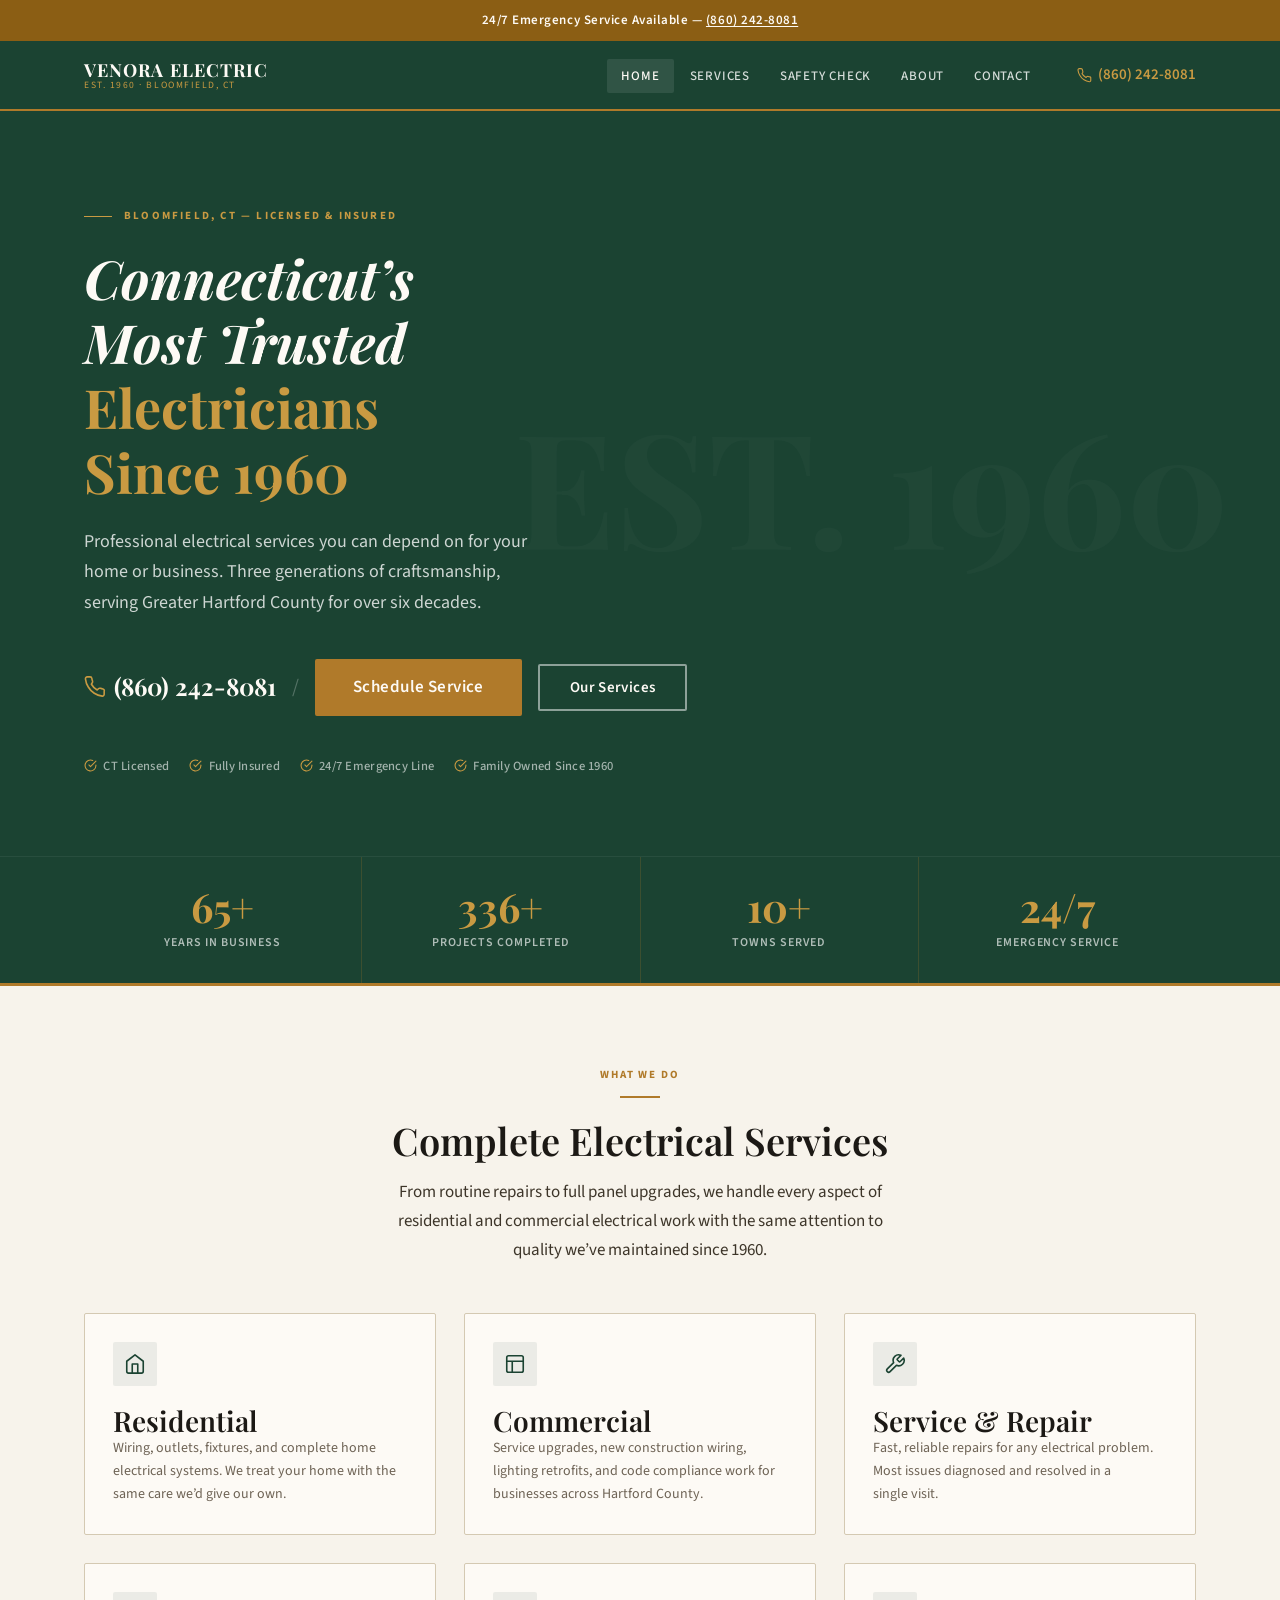
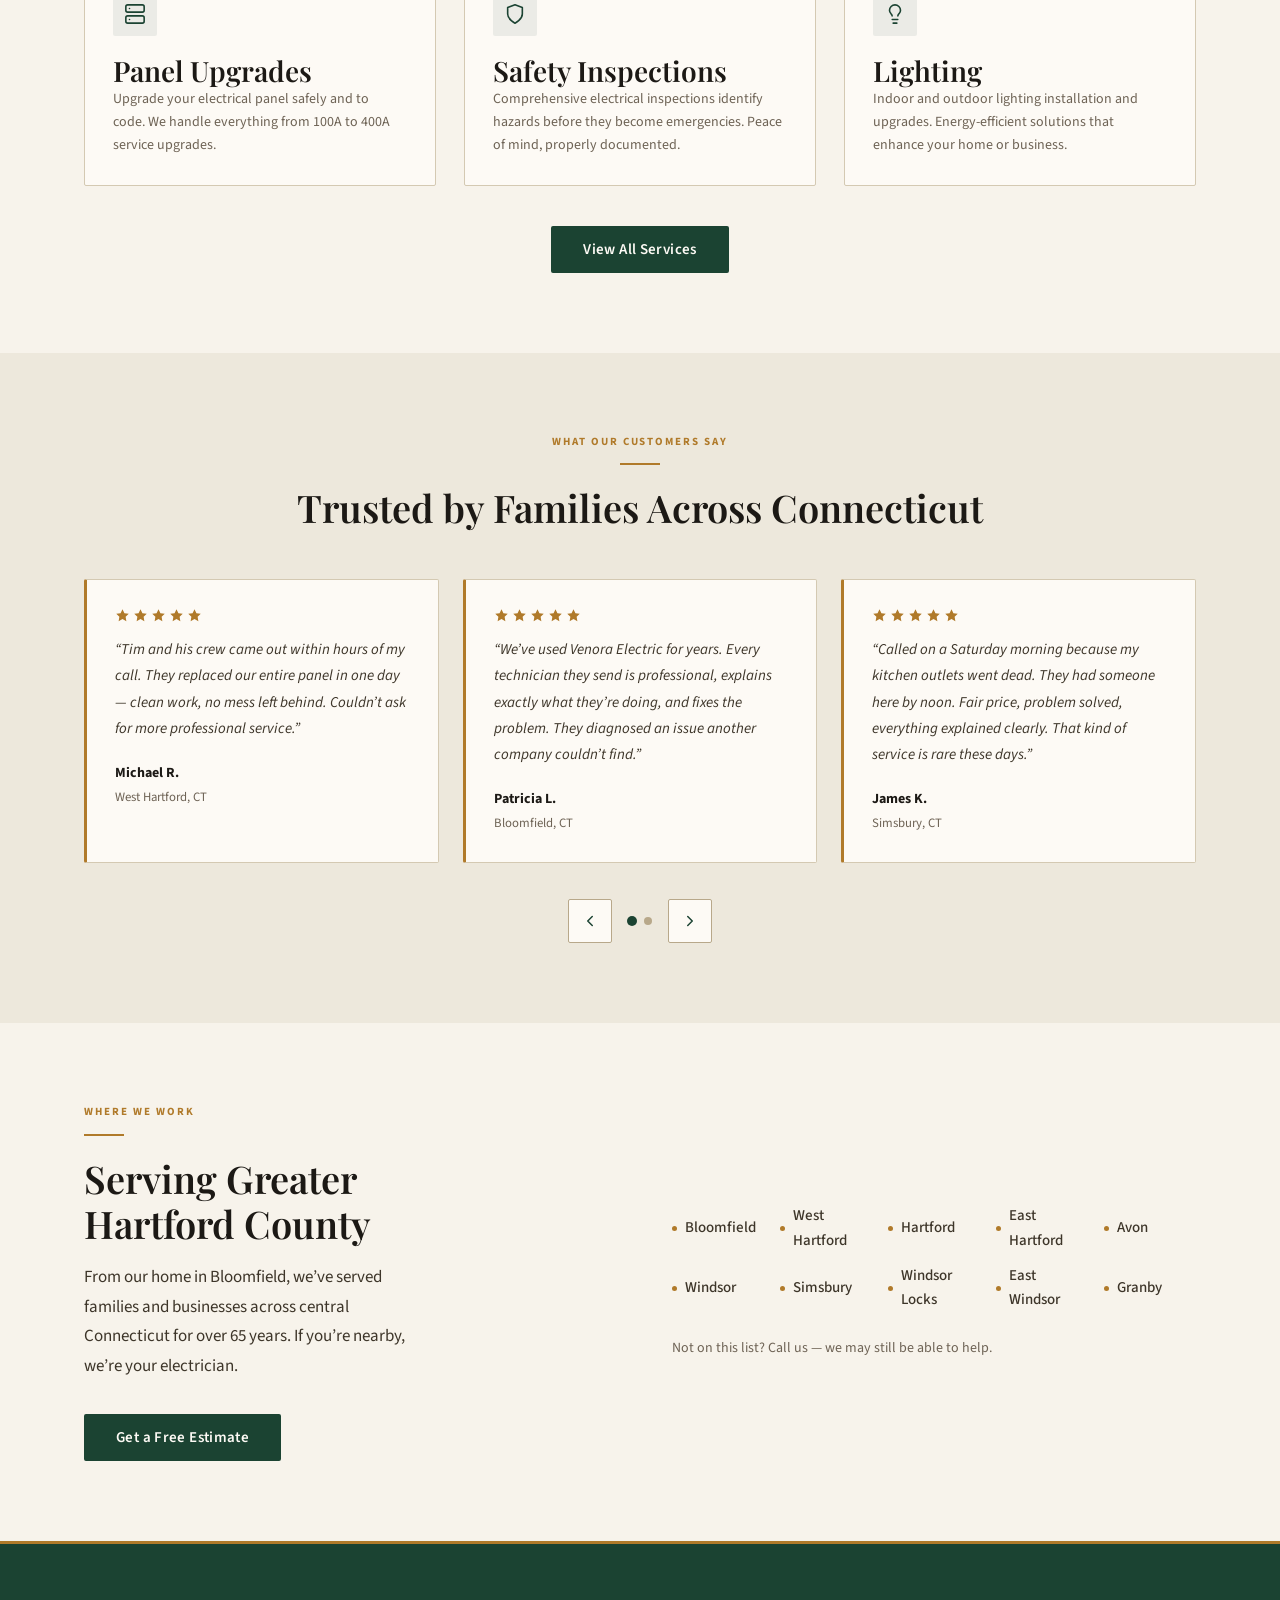
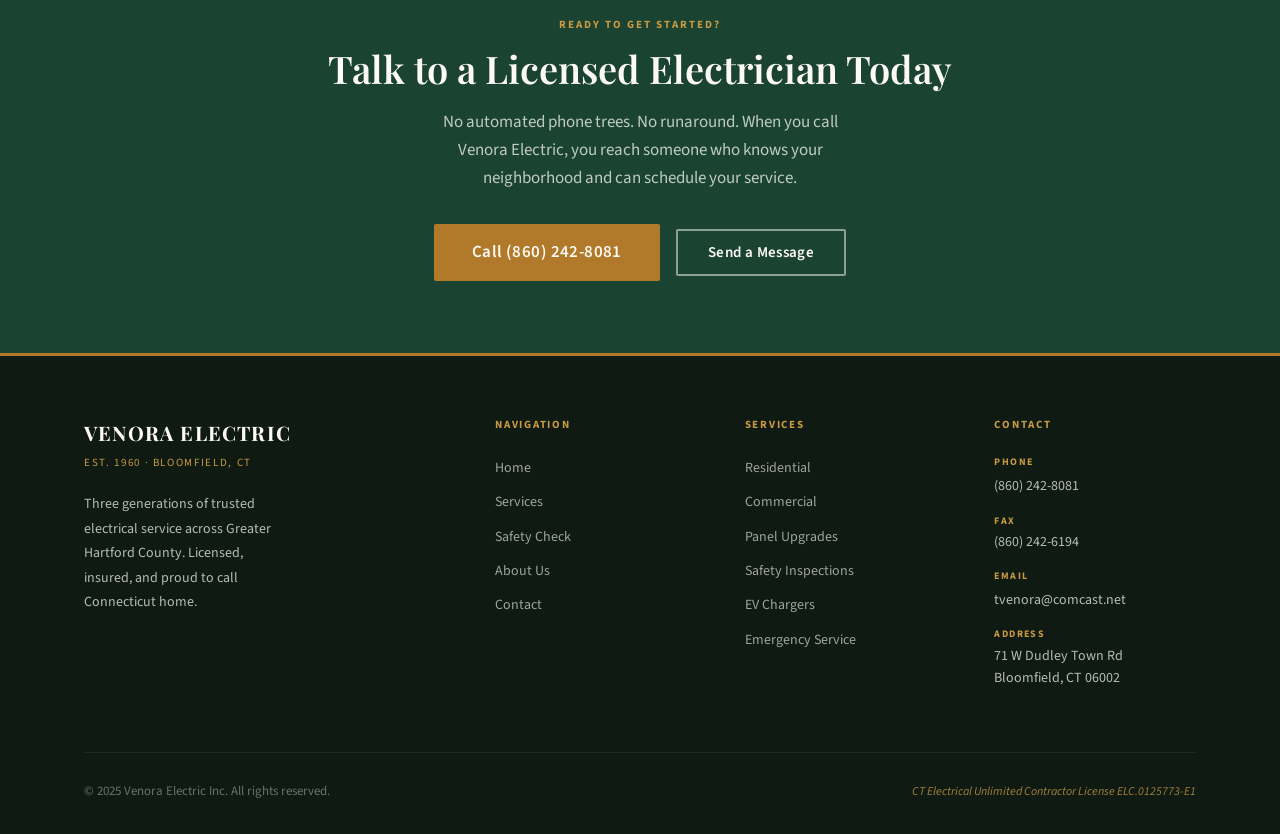
==== commit ded58c8a: "Move safety checklist to standalone checklist.html page Extracted the interactive Home Electrical Sa" ====
--- a/index.html
+++ b/index.html
@@ -29,6 +29,7 @@
           <ul class="nav__links" role="list">
             <li><a href="index.html">Home</a></li>
             <li><a href="services.html">Services</a></li>
+            <li><a href="checklist.html">Safety Check</a></li>
             <li><a href="about.html">About</a></li>
             <li><a href="contact.html">Contact</a></li>
           </ul>
@@ -46,6 +47,7 @@
       <div id="mobile-menu" class="nav__mobile" aria-hidden="true">
         <a href="index.html">Home</a>
         <a href="services.html">Services</a>
+        <a href="checklist.html">Safety Check</a>
         <a href="about.html">About</a>
         <a href="contact.html">Contact</a>
         <a href="tel:8602428081" class="nav__mobile-phone">
@@ -334,6 +336,7 @@
           <ul class="footer__links" role="list">
             <li><a href="index.html">Home</a></li>
             <li><a href="services.html">Services</a></li>
+            <li><a href="checklist.html">Safety Check</a></li>
             <li><a href="about.html">About Us</a></li>
             <li><a href="contact.html">Contact</a></li>
           </ul>
